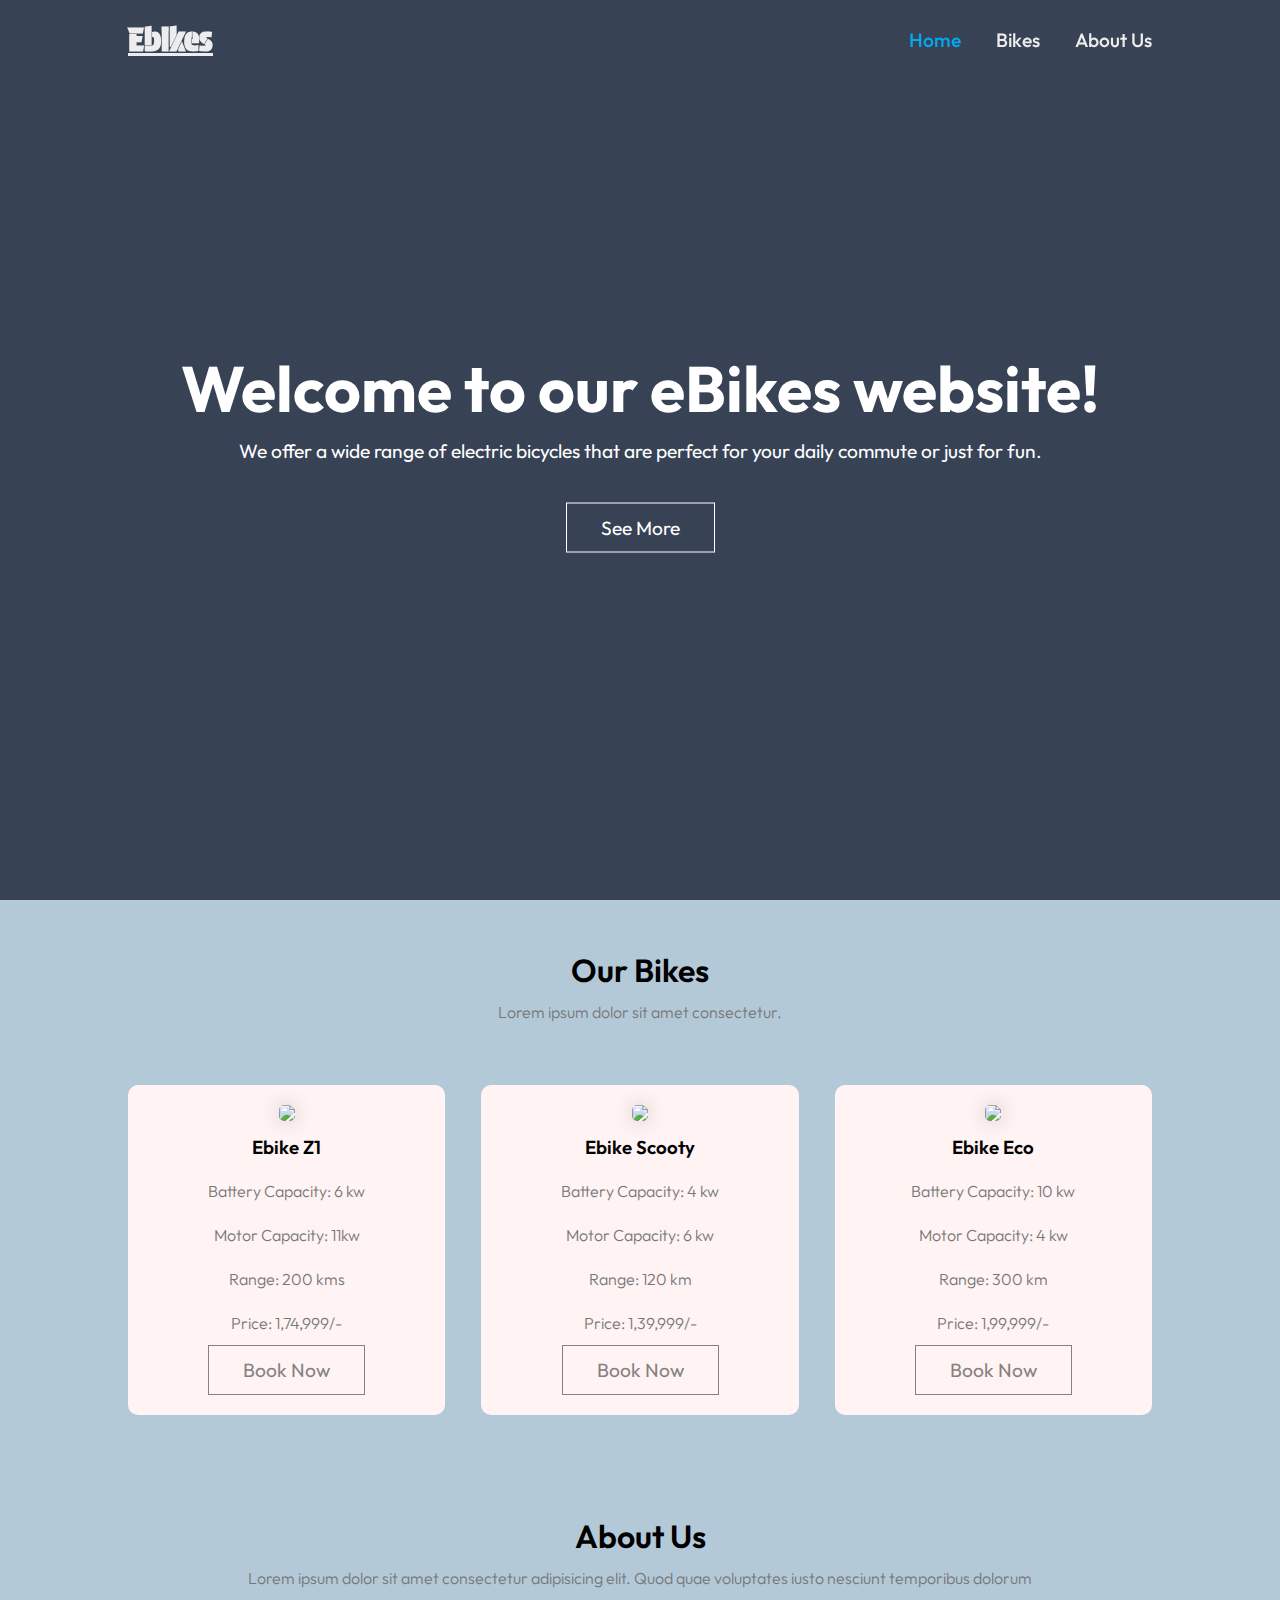
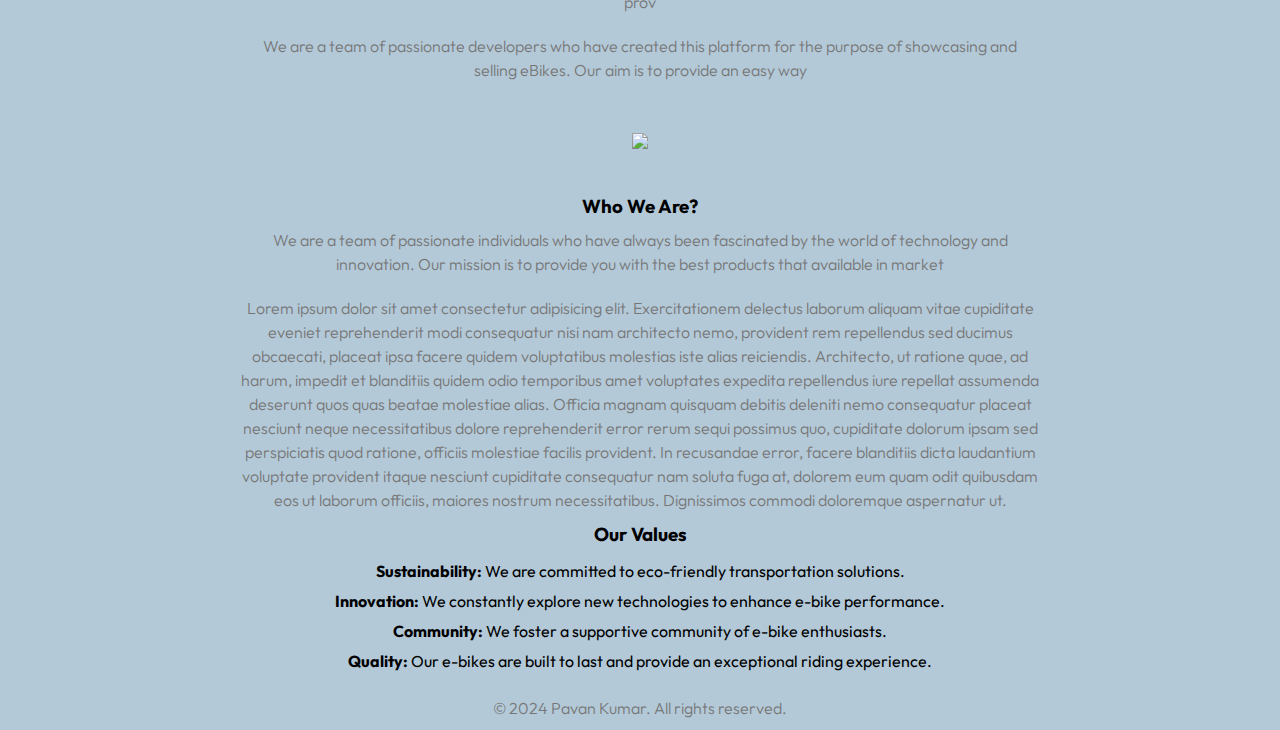
==== index.html @ 70dd520f "Add files via upload" ====
<!DOCTYPE html>
<html lang="en">
<head>
    <meta charset="UTF-8">
    <meta name="viewport" content="width=device-width, initial-scale=1.0">
    <title>Bike Website</title>
    <link rel="stylesheet" href="style.css">
</head>
<body>
    <header>
        <a href="index.html" class="logo">Ebikes</a>
        <nav class="navbar">
            <a href="index.html" class="active">Home</a>
            <a href="bikes.html">Bikes</a>
            <a href="about.html">About Us</a>
        </nav>
    </header>
    <section class="home">
        <div class="text-box">
            <h1>Welcome to our eBikes website!</h1>
            <p>We offer a wide range of electric bicycles that are perfect for your daily commute or just for fun.</p>
            <a href="bikes.html" class="here-btn">See More</a>
        </div>
    </section>
    <sectionc class="bikes">
        <h1>Our Bikes</h1>
        <p>Lorem ipsum dolor sit amet consectetur.</p>
        <div class="row">
            <div class="bike-col">
                <img src="Assets/Ebike Z1.jpg">
                <h3>Ebike Z1</h3>
                <p>Battery Capacity: 6 kw</p>
                <p>Motor Capacity: 11kw</p>
                <p>Range: 200 kms</p>
                <p>Price: 1,74,999/-</p>
                <div>
                    <a href="register.html" class="book">Book Now</a>
                </div>
            </div>
            <div class="bike-col">
                <img src="Assets/Ebike Scooty.jpg">
                <h3>Ebike Scooty</h3>
                <p>Battery Capacity: 4 kw</p>
                <p>Motor Capacity: 6 kw</p>
                <p>Range: 120 km</p>
                <p>Price: 1,39,999/-</p>
                <div>
                    <a href="register.html" class="book">Book Now</a>
                </div>
            </div>
            <div class="bike-col">
                <img src="Assets/Ebike Eco.jpg">
                <h3>Ebike Eco</h3>
                <p>Battery Capacity: 10 kw</p>
                <p>Motor Capacity: 4 kw</p>
                <p>Range: 300 km</p>
                <p>Price: 1,99,999/-</p>
                <div>
                    <a href="register.html" class="book">Book Now</a>
                </div>
            </div>
        </div>
    </section>
    <section class="about">
        <h1>About Us</h1>
        <p>Lorem ipsum dolor sit amet consectetur adipisicing elit. Quod quae voluptates iusto nesciunt temporibus dolorum prov
        <p>We are a team of passionate developers who have created this platform for the purpose of showcasing and selling eBikes. Our aim is to provide an easy way
        <div class="image-text">
            <img src="Assets/Home_1.jpg">
            <div class="content">
                <h3>Who We Are?</h3>
                <p>We are a team of passionate individuals who have always been fascinated by the world of technology and innovation. Our mission is to provide you with the best products that available in market</p>
                <p>Lorem ipsum dolor sit amet consectetur adipisicing elit. Exercitationem delectus laborum aliquam vitae cupiditate eveniet reprehenderit modi consequatur nisi nam architecto nemo, provident rem repellendus sed ducimus obcaecati, placeat ipsa facere quidem voluptatibus molestias iste alias reiciendis. Architecto, ut ratione quae, ad harum, impedit et blanditiis quidem odio temporibus amet voluptates expedita repellendus iure repellat assumenda deserunt quos quas beatae molestiae alias. Officia magnam quisquam debitis deleniti nemo consequatur placeat nesciunt neque necessitatibus dolore reprehenderit error rerum sequi possimus quo, cupiditate dolorum ipsam sed perspiciatis quod ratione, officiis molestiae facilis provident. In recusandae error, facere blanditiis dicta laudantium voluptate provident itaque nesciunt cupiditate consequatur nam soluta fuga at, dolorem eum quam odit quibusdam eos ut laborum officiis, maiores nostrum necessitatibus. Dignissimos commodi doloremque aspernatur ut.</p>
                <h3>Our Values</h3>
                <ul>
                    <li><strong>Sustainability:</strong> We are committed to eco-friendly transportation solutions.</li>
                    <li><strong>Innovation:</strong> We constantly explore new technologies to enhance e-bike performance.</li>
                    <li><strong>Community:</strong> We foster a supportive community of e-bike enthusiasts.</li>
                    <li><strong>Quality:</strong> Our e-bikes are built to last and provide an exceptional riding experience.</li>
                </ul>
            </div>
        </div>
    </section>
    <footer>
        <p>&copy; 2024 Pavan Kumar. All rights reserved.</p>
    </footer>
</body>
</html>
---- style.css ----
@import url('https://fonts.googleapis.com/css2?family=Outfit&family=Protest+Guerrilla&display=swap');

*{
    margin: 0;
    padding: 0;
    box-sizing: border-box;
    font-family: 'Outfit', sans-serif;
}

body
{
    background: #b3c9d8;
    display: flexbox;
    justify-content: center;
}


header
{
    position: fixed;
    top: 0;
    left: 0;
    width: 100%;
    padding: 20px 10%;
    background: transparent;
    display: flex;
    justify-content: space-between;
    z-index: 10;
}

.logo
{
    font-family: 'Protest GUerrilla',sans-serif;
    color: #ededed;
    font-weight: 600;
    font-size: 2rem;
}

.logo:hover
{
    transform: 0.3s;
    color: #00abf0;
}

.navbar
{
    display: flex;
    flex-direction: row;
    align-items: center;
}

.navbar a
{
    font-size: 1.2rem;
    color: #ededed;
    text-decoration: none;
    font-weight: 500;
    margin-left: 35px;
    transform: .3s;
}

.navbar a:hover,.navbar .active
{
    color: #00abf0;
}


.home
{
    min-height: 100vh;
    width: 100%;
    background-image: linear-gradient(rgba(4,9,30,0.7),rgba(4,9,30,0.7)), url(Assets/Home_1.jpg);
    background-size: cover;
    position: relative;
    z-index: 0;
    background-position:top;
}

.text-box
{
    width: 90%;
    color: #fff;
    position: absolute;
    top: 50%;
    left: 50%;
    transform: translate(-50%,-50%);
    text-align: center;
}

.text-box h1
{
    font-size: 4rem;
}

.text-box p
{
    margin: 10px 0 40px;
    font-size: 1.2rem;
}

.here-btn
{
    display: inline-block;
    text-decoration: none;
    color: #fff;
    border: 1px solid #fff;
    padding: 12px 34px;
    font-size: 1.2rem;
    background: transparent;
    position: relative;
    cursor: pointer;
}

.here-btn:hover
{
    border: 1px solid #7c7c7c;
    background: #7c7c7c;
    transition: .3s;
}

@media(max-width: 700px)
{
    .navbar a 
    {
        font-size: .8rem;
    }
    .text-box h1
    {
        font-size: 2rem;
    }

    .here-btn
    {
        font-size: .8rem;
    }
}

.bikes
{
    display: block;
    width: 80%;
    margin: auto;
    align-items: center;
    text-align: center;
    padding-top: 50px;
}

.bikes h1
{
    font-size: 2rem;
    font-weight: 600;
}

.bikes p
{
    color: #777;
    font-size: 1rem;
    font-weight: 300;
    line-height: 1.5rem;
    padding: 10px;
}

.row
{
    margin-top: 5%;
    display: flex;
    justify-content: space-between;
}

.bike-col
{
    flex-basis: 31%;
    background: #fff3f3;
    border-radius: 10px;
    margin-bottom: 5%;
    padding: 20px 12px;
    box-sizing: border-box;
    transition: 0.5s;
    overflow: hidden;
}

.bike-col img
{
    border-radius: 5px;
    width: 100%;
    height: auto;
}

.bike-col h3
{
    text-align: center;
    font-weight: 600;
    margin: 10px 0;
}

.bike-col:hover, .bike-col img
{
    box-shadow: 0 0 20px 0px rgba(0,0,0,0.2);
}

.book
{
    display: inline-block;
    text-decoration: none;
    color: #868181;
    border: 1px solid #868181;
    padding: 12px 34px;
    font-size: 1.2rem;
    background: transparent;
    position: relative;
    cursor: pointer;
}

.book:hover
{
    border: 1px solid #7c7c7c;
    background: #7c7c7c;
    transition: .3s;
    color: #fff;
}

.register
{
    display: flexbox;
    width: 100%;
    align-items: center;
    text-align: center;
    justify-content: space-between;
    max-width: 600px;
    max-height: 800px;
    margin: 80px auto 0;
    padding: 20px;
    background-color: #f4f4f4;
    border-radius: 8px;
}

.register form 
{
    text-align: left;
}
  
.register input[type="text"],
.register input[type="email"],
.register textarea,
.register select,
.register input[type="file"],
.register input[type="submit"] 
{
    width: 100%;
    padding: 10px;
    margin-bottom: 15px;
    border: 1px solid #ccc;
    border-radius: 5px;
    box-sizing: border-box;
}

.register input[type="checkbox"] {
    margin-right: 5px;
  }
  
  .register input[type="submit"] {
    background-color: #4caf50;
    color: white;
    cursor: pointer;
  }
  
  .register input[type="submit"]:hover {
    background-color: #45a049;
  }

@media(max-width: 700px)
{
    .row
    {
        flex-direction: column;
    }
}

.about
{
    display: block;
    width: 80%;
    margin: auto;
    align-items: center;
    text-align: center;
    padding-top: 50px;
}

.image-text
{
    display: flexbox;
    justify-content: center;
}

.image-text img
{
    padding-top: 5%;
    border-radius: 50px;
    height: auto;
    width: 70%;
    padding-bottom: 5%;
}

.content ul
{
    list-style: none;
    padding: 10px 20px;
}

.content ul li
{
    padding: 5px 20px;
}

.thanks
{
    display: block;
    width: 100%;
    margin: 80px auto;
    height: 100vh;
    align-items: center;
    text-align: center;
    padding-top: 50px;
    background-color: #fff;
}

.thanks h1
{
    font-size: 4rem;
    padding-top: 16%;
}

.thanks p
{
    font-size: 1.6rem;
    padding-top: 2%;
}
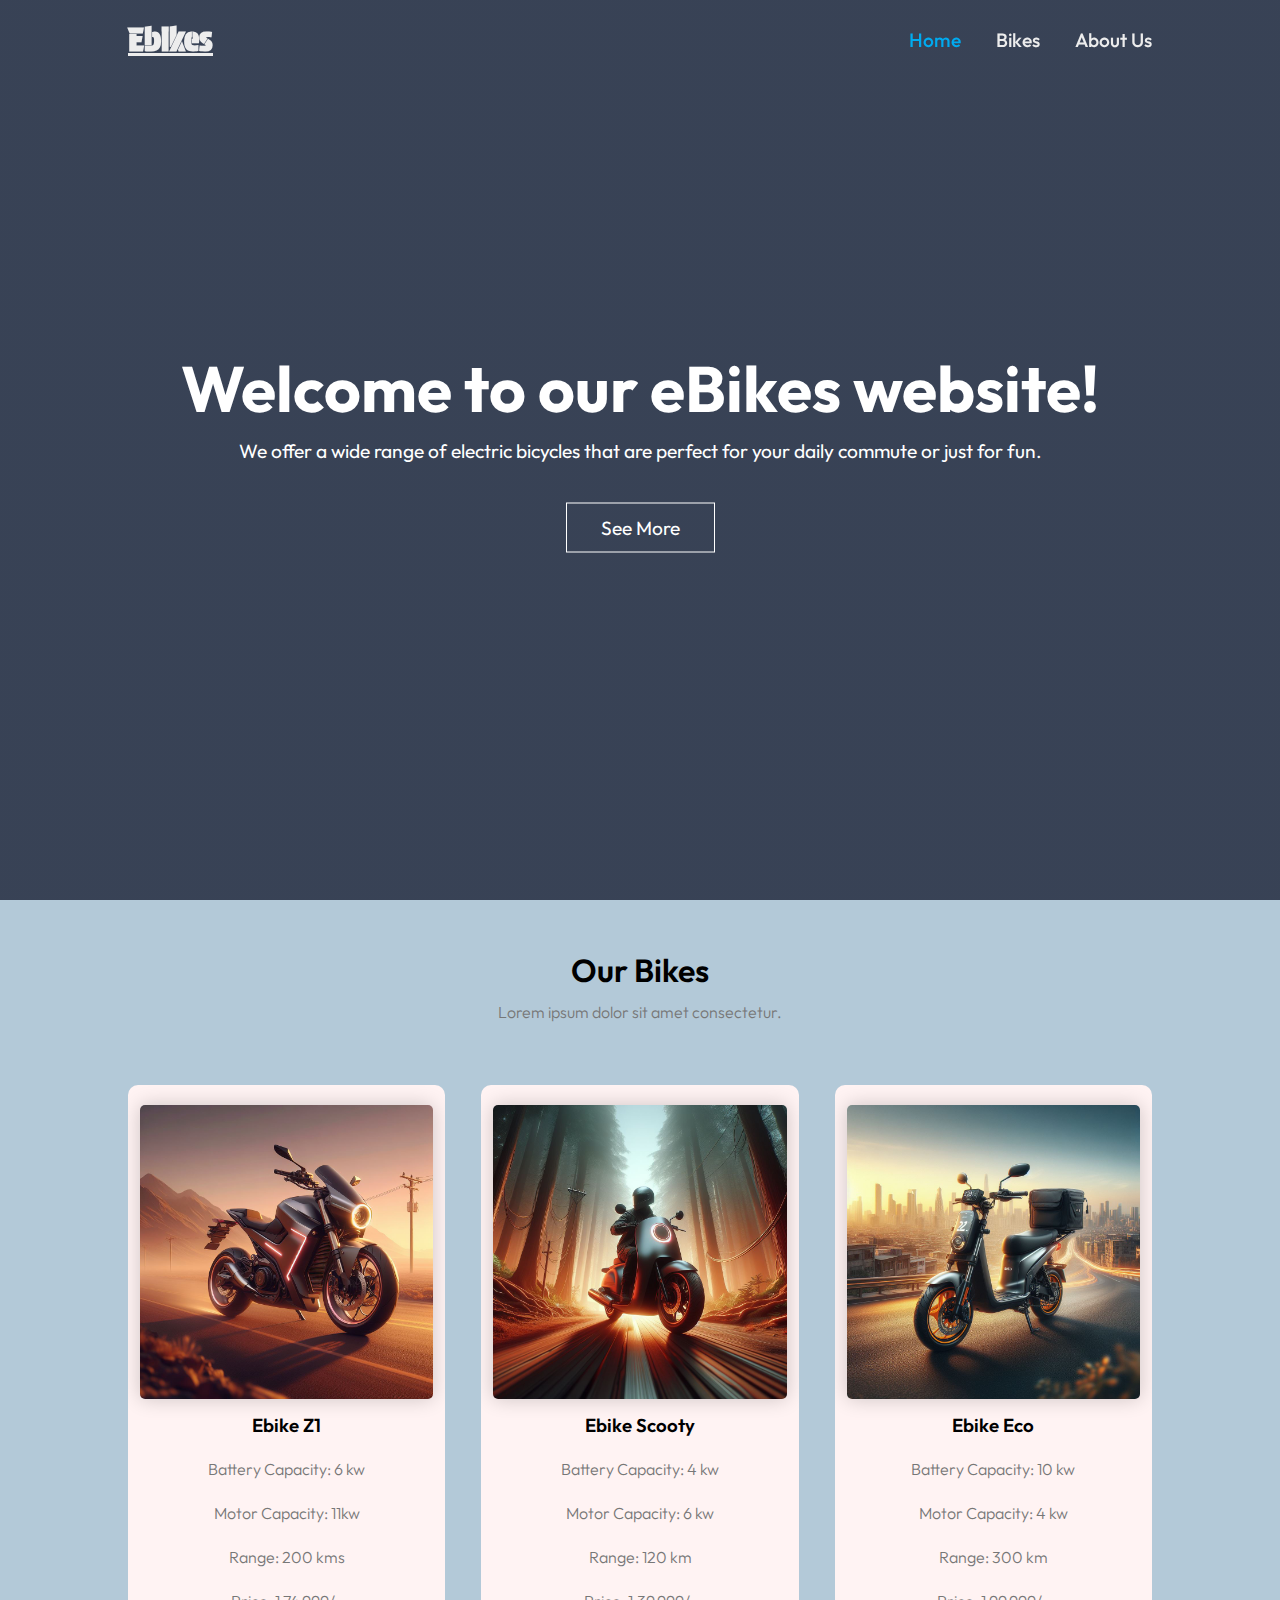
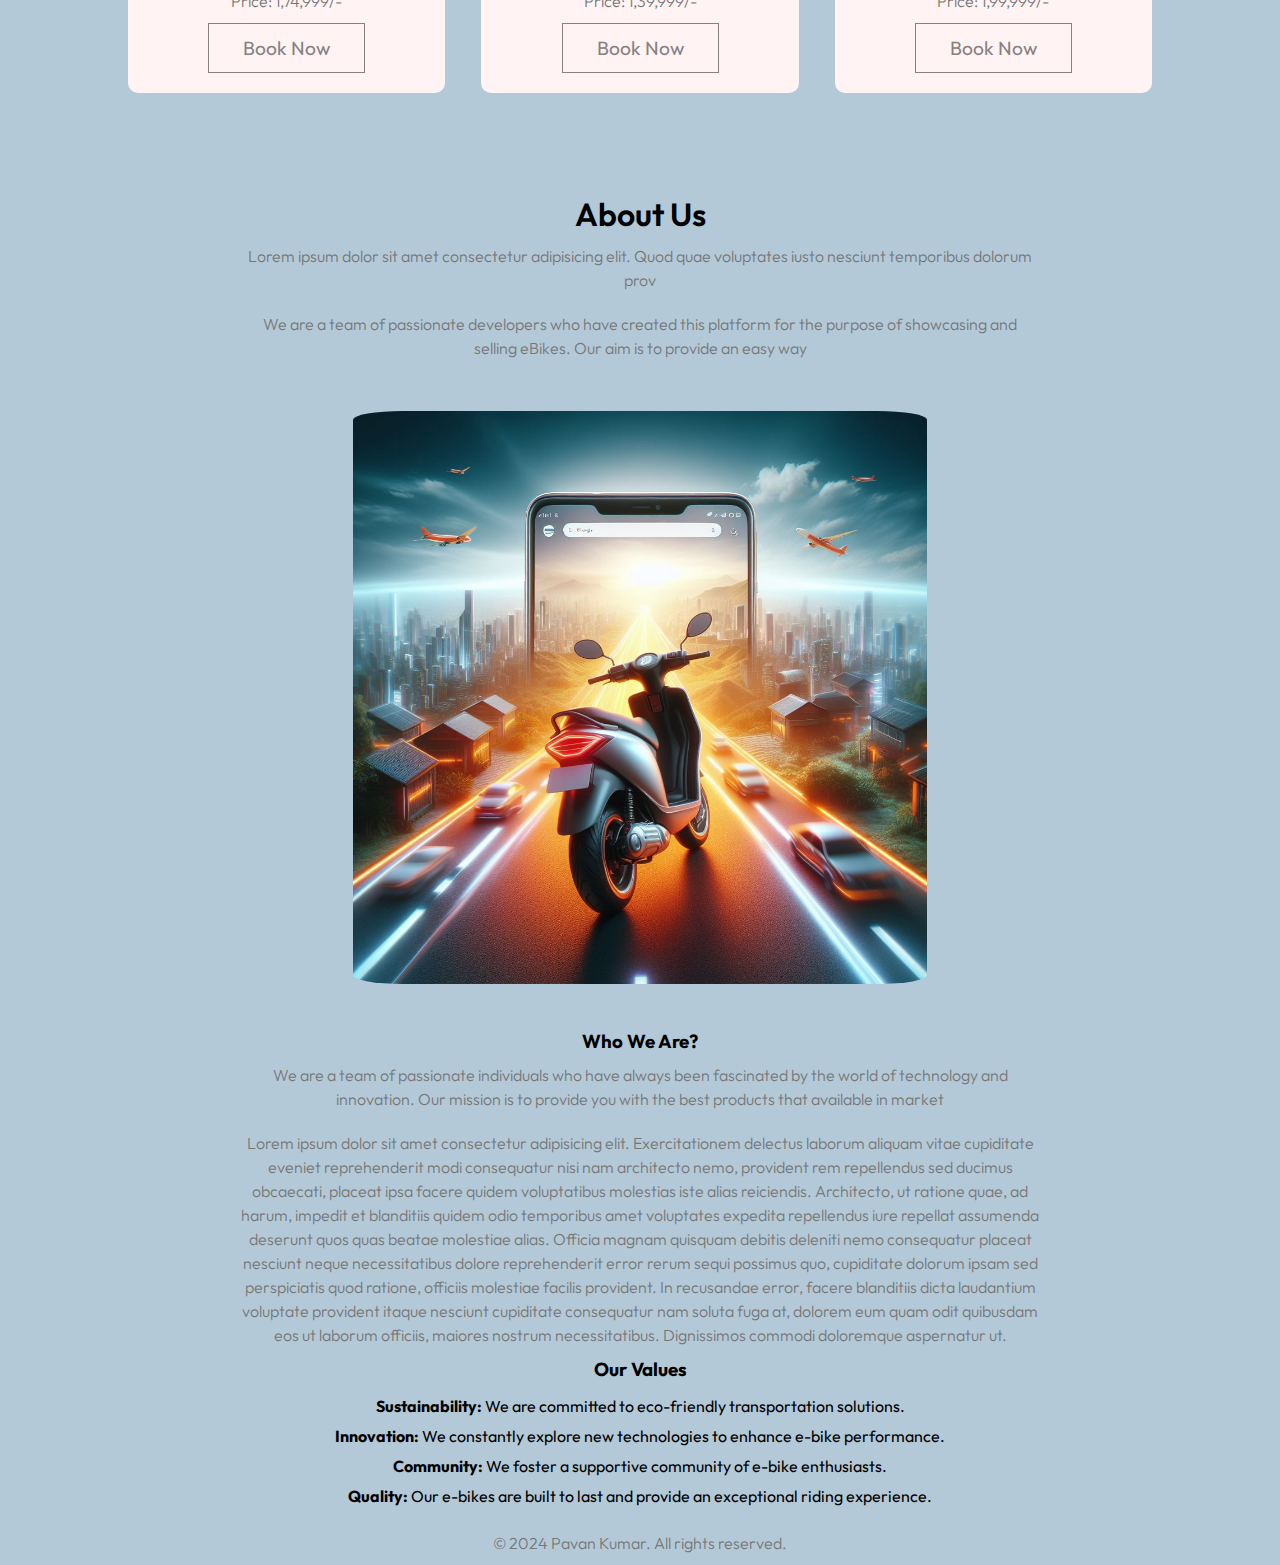
==== commit 0e8cb5ea: "Update index.html" ====
--- a/index.html
+++ b/index.html
@@ -27,7 +27,7 @@
         <p>Lorem ipsum dolor sit amet consectetur.</p>
         <div class="row">
             <div class="bike-col">
-                <img src="Assets/Ebike Z1.jpg">
+                <img src="Ebike Z1.jpg">
                 <h3>Ebike Z1</h3>
                 <p>Battery Capacity: 6 kw</p>
                 <p>Motor Capacity: 11kw</p>
@@ -38,7 +38,7 @@
                 </div>
             </div>
             <div class="bike-col">
-                <img src="Assets/Ebike Scooty.jpg">
+                <img src="Ebike Scooty.jpg">
                 <h3>Ebike Scooty</h3>
                 <p>Battery Capacity: 4 kw</p>
                 <p>Motor Capacity: 6 kw</p>
@@ -49,7 +49,7 @@
                 </div>
             </div>
             <div class="bike-col">
-                <img src="Assets/Ebike Eco.jpg">
+                <img src="Ebike Eco.jpg">
                 <h3>Ebike Eco</h3>
                 <p>Battery Capacity: 10 kw</p>
                 <p>Motor Capacity: 4 kw</p>
@@ -66,7 +66,7 @@
         <p>Lorem ipsum dolor sit amet consectetur adipisicing elit. Quod quae voluptates iusto nesciunt temporibus dolorum prov
         <p>We are a team of passionate developers who have created this platform for the purpose of showcasing and selling eBikes. Our aim is to provide an easy way
         <div class="image-text">
-            <img src="Assets/Home_1.jpg">
+            <img src="Home_1.jpg">
             <div class="content">
                 <h3>Who We Are?</h3>
                 <p>We are a team of passionate individuals who have always been fascinated by the world of technology and innovation. Our mission is to provide you with the best products that available in market</p>
@@ -85,4 +85,4 @@
         <p>&copy; 2024 Pavan Kumar. All rights reserved.</p>
     </footer>
 </body>
-</html>+</html>
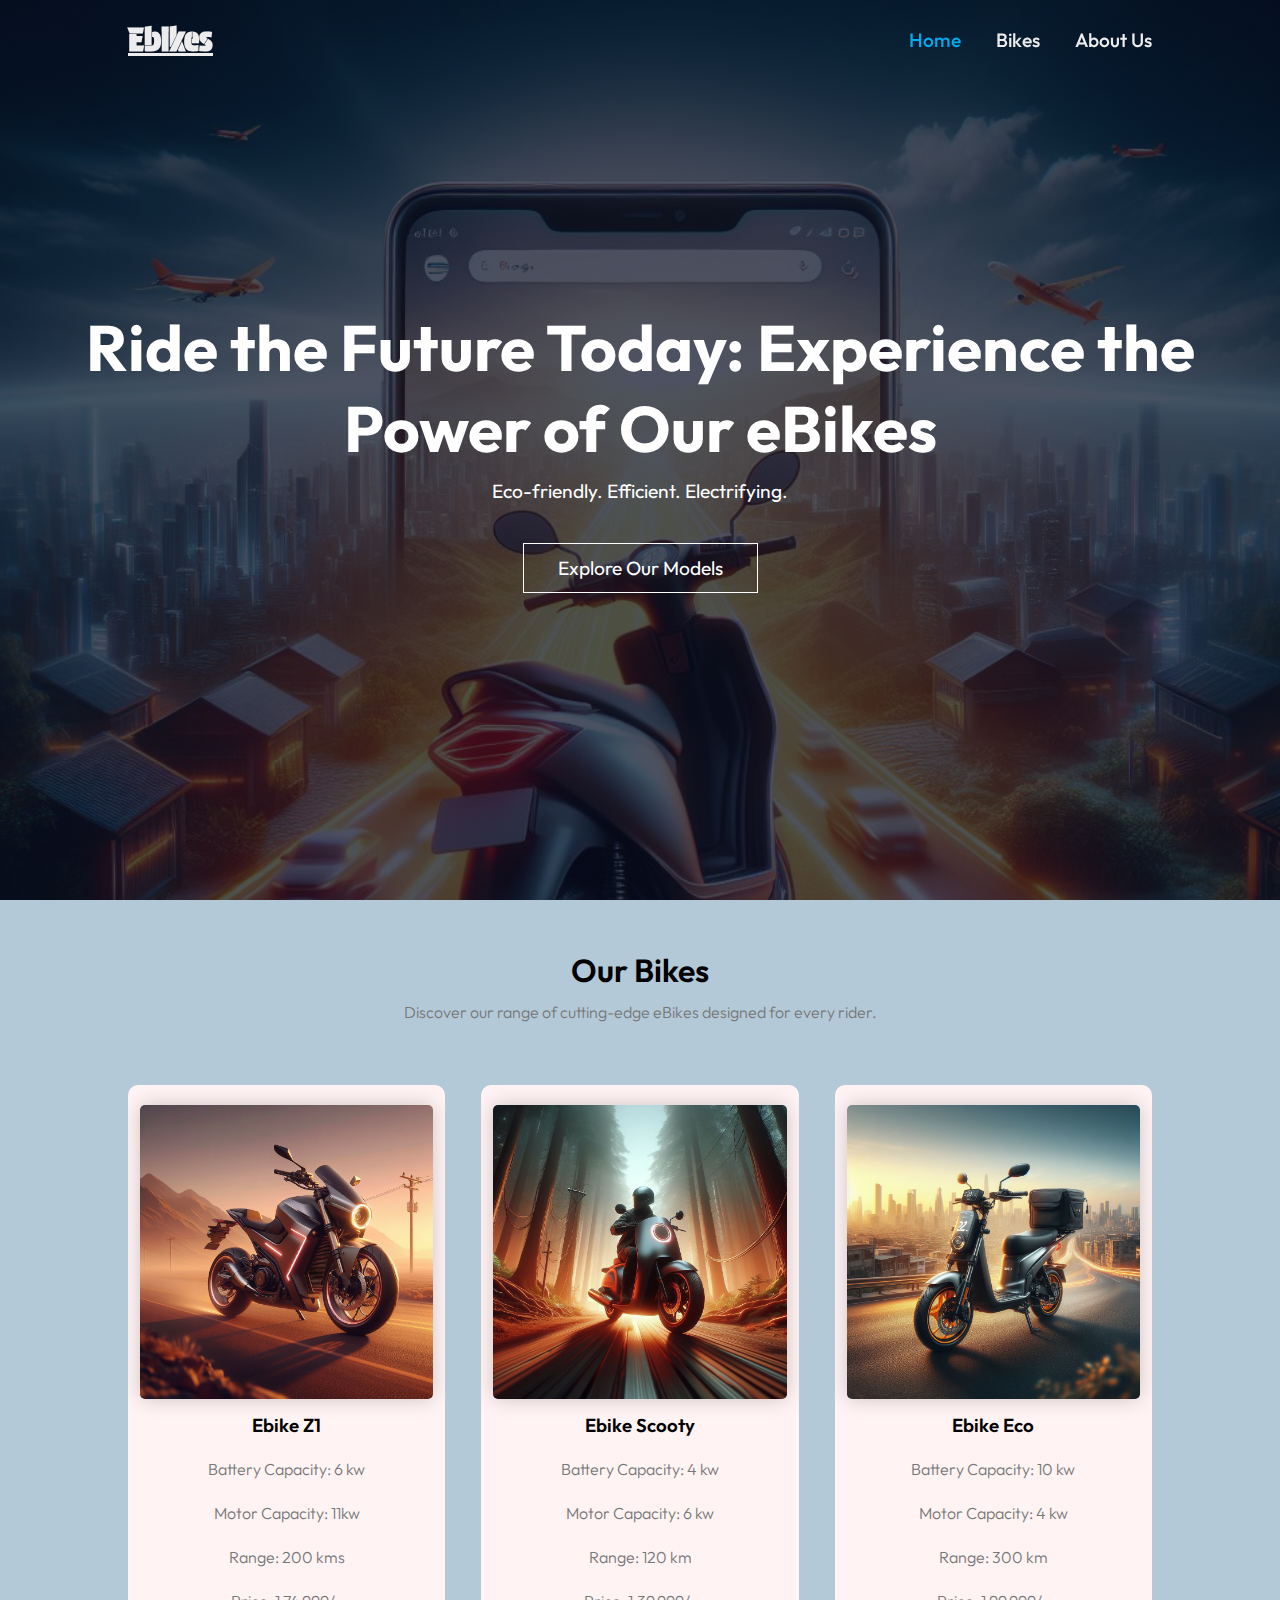
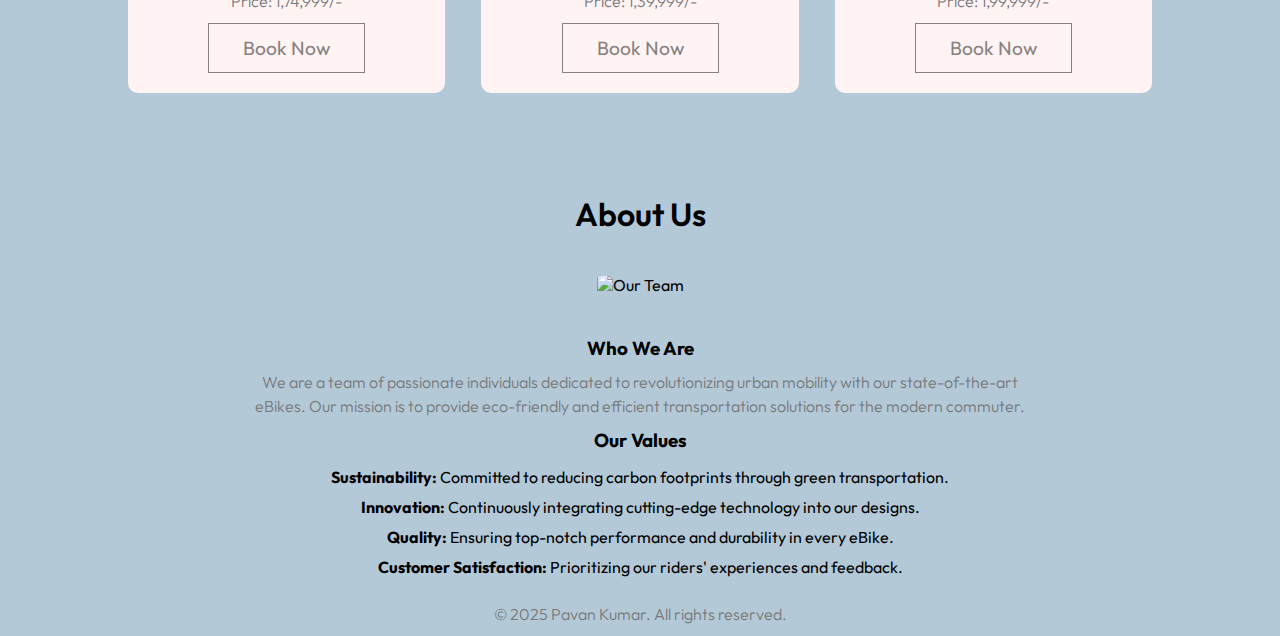
==== commit de734c81: "Update index.html" ====
--- a/index.html
+++ b/index.html
@@ -17,14 +17,14 @@
     </header>
     <section class="home">
         <div class="text-box">
-            <h1>Welcome to our eBikes website!</h1>
-            <p>We offer a wide range of electric bicycles that are perfect for your daily commute or just for fun.</p>
-            <a href="bikes.html" class="here-btn">See More</a>
+            <h1>Ride the Future Today: Experience the Power of Our eBikes</h1>
+            <p>Eco-friendly. Efficient. Electrifying.</p>
+            <a href="bikes.html" class="here-btn">Explore Our Models</a>
         </div>
     </section>
     <sectionc class="bikes">
         <h1>Our Bikes</h1>
-        <p>Lorem ipsum dolor sit amet consectetur.</p>
+        <p>Discover our range of cutting-edge eBikes designed for every rider.</p>
         <div class="row">
             <div class="bike-col">
                 <img src="Ebike Z1.jpg">
@@ -63,26 +63,24 @@
     </section>
     <section class="about">
         <h1>About Us</h1>
-        <p>Lorem ipsum dolor sit amet consectetur adipisicing elit. Quod quae voluptates iusto nesciunt temporibus dolorum prov
-        <p>We are a team of passionate developers who have created this platform for the purpose of showcasing and selling eBikes. Our aim is to provide an easy way
         <div class="image-text">
-            <img src="Home_1.jpg">
+            <img src="images/team.jpg" alt="Our Team">
             <div class="content">
-                <h3>Who We Are?</h3>
-                <p>We are a team of passionate individuals who have always been fascinated by the world of technology and innovation. Our mission is to provide you with the best products that available in market</p>
-                <p>Lorem ipsum dolor sit amet consectetur adipisicing elit. Exercitationem delectus laborum aliquam vitae cupiditate eveniet reprehenderit modi consequatur nisi nam architecto nemo, provident rem repellendus sed ducimus obcaecati, placeat ipsa facere quidem voluptatibus molestias iste alias reiciendis. Architecto, ut ratione quae, ad harum, impedit et blanditiis quidem odio temporibus amet voluptates expedita repellendus iure repellat assumenda deserunt quos quas beatae molestiae alias. Officia magnam quisquam debitis deleniti nemo consequatur placeat nesciunt neque necessitatibus dolore reprehenderit error rerum sequi possimus quo, cupiditate dolorum ipsam sed perspiciatis quod ratione, officiis molestiae facilis provident. In recusandae error, facere blanditiis dicta laudantium voluptate provident itaque nesciunt cupiditate consequatur nam soluta fuga at, dolorem eum quam odit quibusdam eos ut laborum officiis, maiores nostrum necessitatibus. Dignissimos commodi doloremque aspernatur ut.</p>
+                <h3>Who We Are</h3>
+                <p>We are a team of passionate individuals dedicated to revolutionizing urban mobility with our state-of-the-art eBikes. Our mission is to provide eco-friendly and efficient transportation solutions for the modern commuter.</p>
                 <h3>Our Values</h3>
                 <ul>
-                    <li><strong>Sustainability:</strong> We are committed to eco-friendly transportation solutions.</li>
-                    <li><strong>Innovation:</strong> We constantly explore new technologies to enhance e-bike performance.</li>
-                    <li><strong>Community:</strong> We foster a supportive community of e-bike enthusiasts.</li>
-                    <li><strong>Quality:</strong> Our e-bikes are built to last and provide an exceptional riding experience.</li>
+                    <li><strong>Sustainability:</strong> Committed to reducing carbon footprints through green transportation.</li>
+                    <li><strong>Innovation:</strong> Continuously integrating cutting-edge technology into our designs.</li>
+                    <li><strong>Quality:</strong> Ensuring top-notch performance and durability in every eBike.</li>
+                    <li><strong>Customer Satisfaction:</strong> Prioritizing our riders' experiences and feedback.</li>
                 </ul>
             </div>
         </div>
     </section>
+
     <footer>
-        <p>&copy; 2024 Pavan Kumar. All rights reserved.</p>
+        <p>&copy; 2025 Pavan Kumar. All rights reserved.</p>
     </footer>
 </body>
 </html>
--- a/style.css
+++ b/style.css
@@ -69,7 +69,7 @@
 {
     min-height: 100vh;
     width: 100%;
-    background-image: linear-gradient(rgba(4,9,30,0.7),rgba(4,9,30,0.7)), url(Assets/Home_1.jpg);
+    background-image: linear-gradient(rgba(4,9,30,0.7),rgba(4,9,30,0.7)), url(Home_1.jpg);
     background-size: cover;
     position: relative;
     z-index: 0;
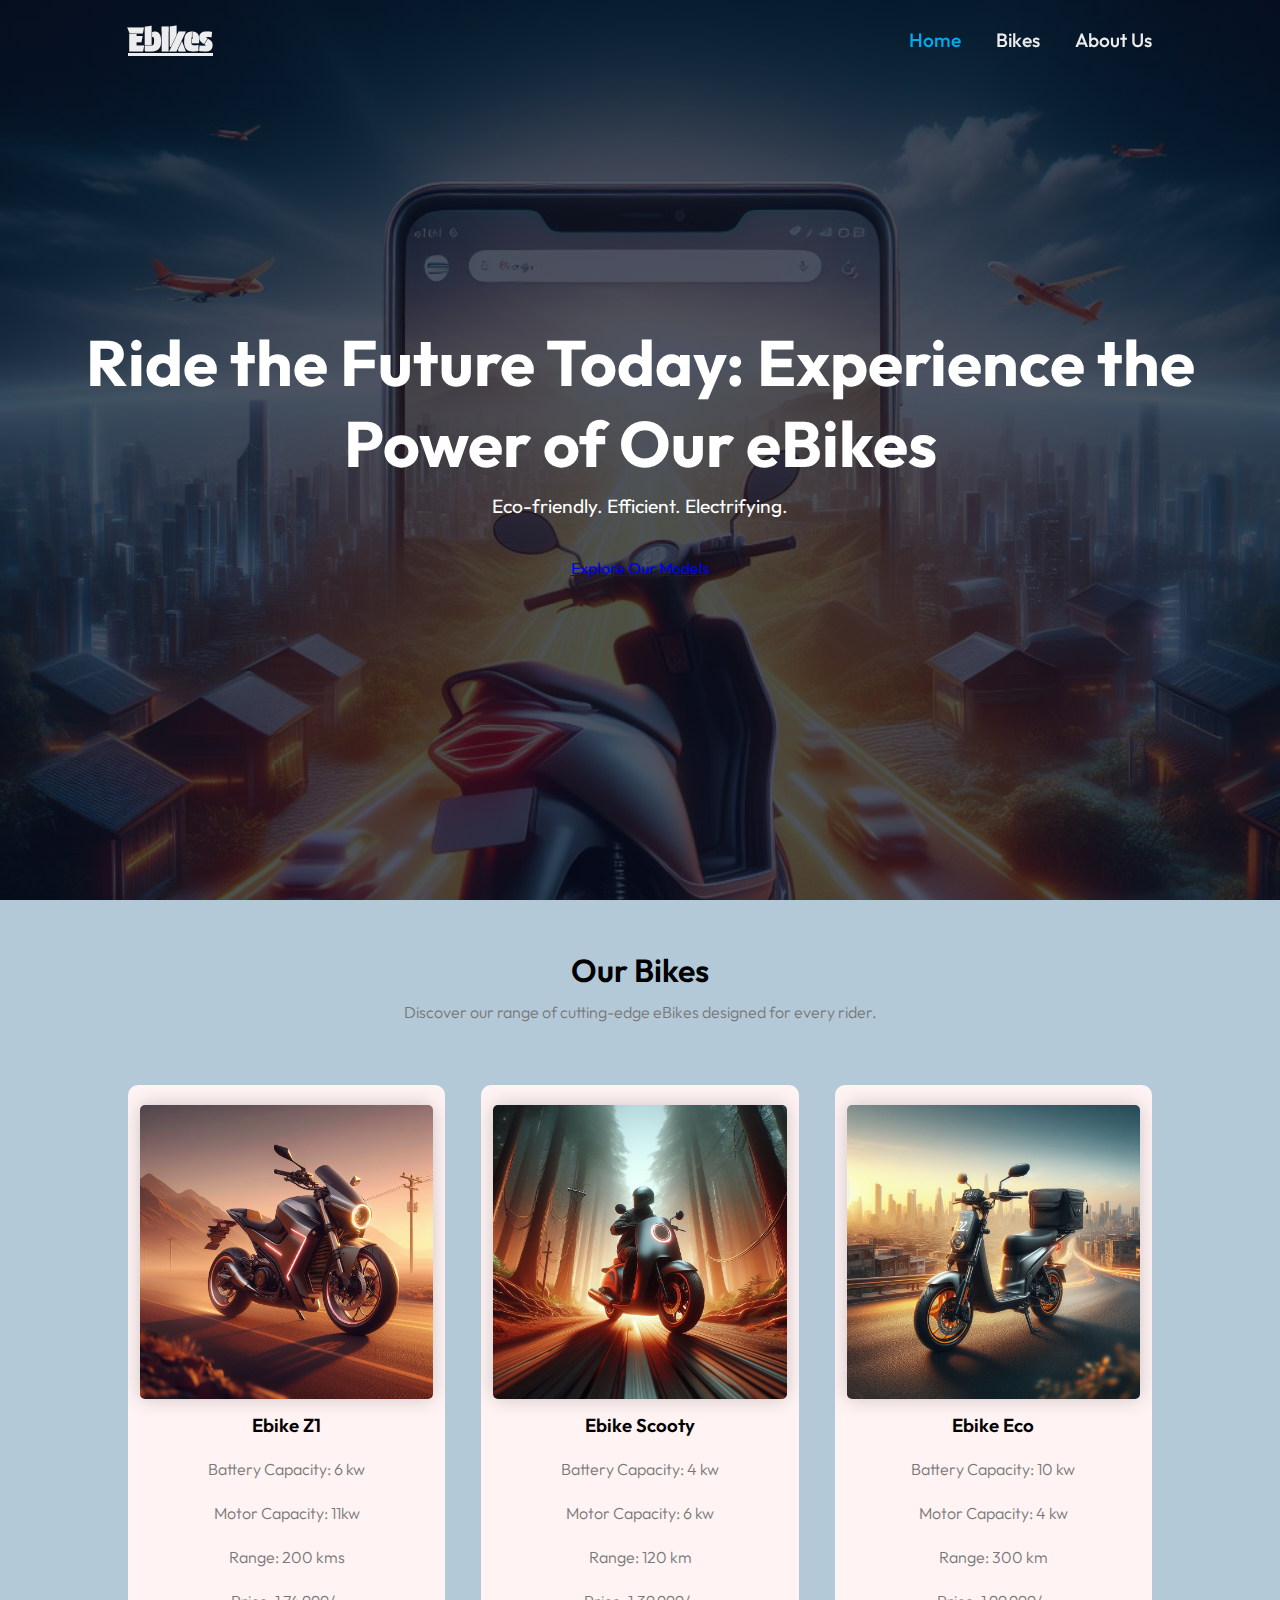
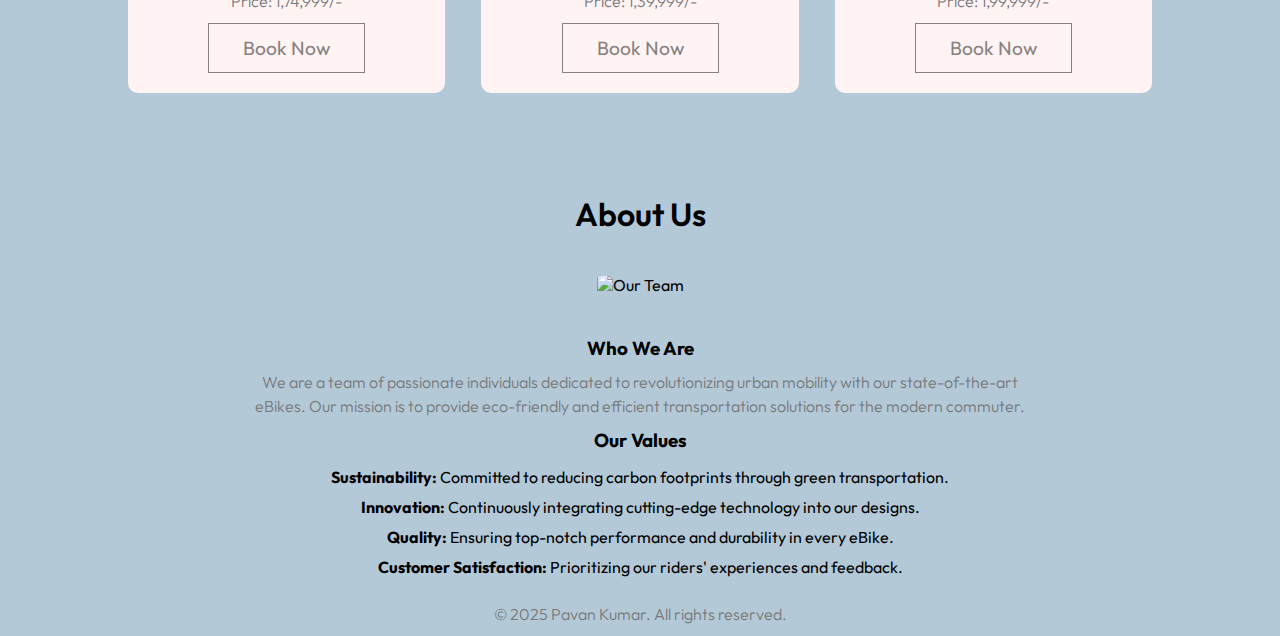
==== commit bb43e15d: "Update index.html" ====
--- a/index.html
+++ b/index.html
@@ -19,7 +19,7 @@
         <div class="text-box">
             <h1>Ride the Future Today: Experience the Power of Our eBikes</h1>
             <p>Eco-friendly. Efficient. Electrifying.</p>
-            <a href="bikes.html" class="here-btn">Explore Our Models</a>
+            <a href="bikes.html" class="boton-elegant">Explore Our Models</a>
         </div>
     </section>
     <sectionc class="bikes">
--- a/style.css
+++ b/style.css
@@ -98,25 +98,47 @@
     font-size: 1.2rem;
 }
 
-.here-btn
-{
-    display: inline-block;
-    text-decoration: none;
-    color: #fff;
-    border: 1px solid #fff;
-    padding: 12px 34px;
-    font-size: 1.2rem;
-    background: transparent;
-    position: relative;
-    cursor: pointer;
-}
-
-.here-btn:hover
-{
-    border: 1px solid #7c7c7c;
-    background: #7c7c7c;
-    transition: .3s;
-}
+/* From Uiverse.io by iZOXVL */ 
+.boton-elegante {
+  padding: 15px 30px;
+  border: 2px solid #2c2c2c;
+  background-color: #1a1a1a;
+  color: #ffffff;
+  font-size: 1.2rem;
+  cursor: pointer;
+  border-radius: 30px;
+  transition: all 0.4s ease;
+  outline: none;
+  position: relative;
+  overflow: hidden;
+  font-weight: bold;
+}
+
+.boton-elegante::after {
+  content: "";
+  position: absolute;
+  top: 0;
+  left: 0;
+  width: 100%;
+  height: 100%;
+  background: radial-gradient(
+    circle,
+    rgba(255, 255, 255, 0.25) 0%,
+    rgba(255, 255, 255, 0) 70%
+  );
+  transform: scale(0);
+  transition: transform 0.5s ease;
+}
+
+.boton-elegante:hover::after {
+  transform: scale(4);
+}
+
+.boton-elegante:hover {
+  border-color: #666666;
+  background: #292929;
+}
+
 
 @media(max-width: 700px)
 {
